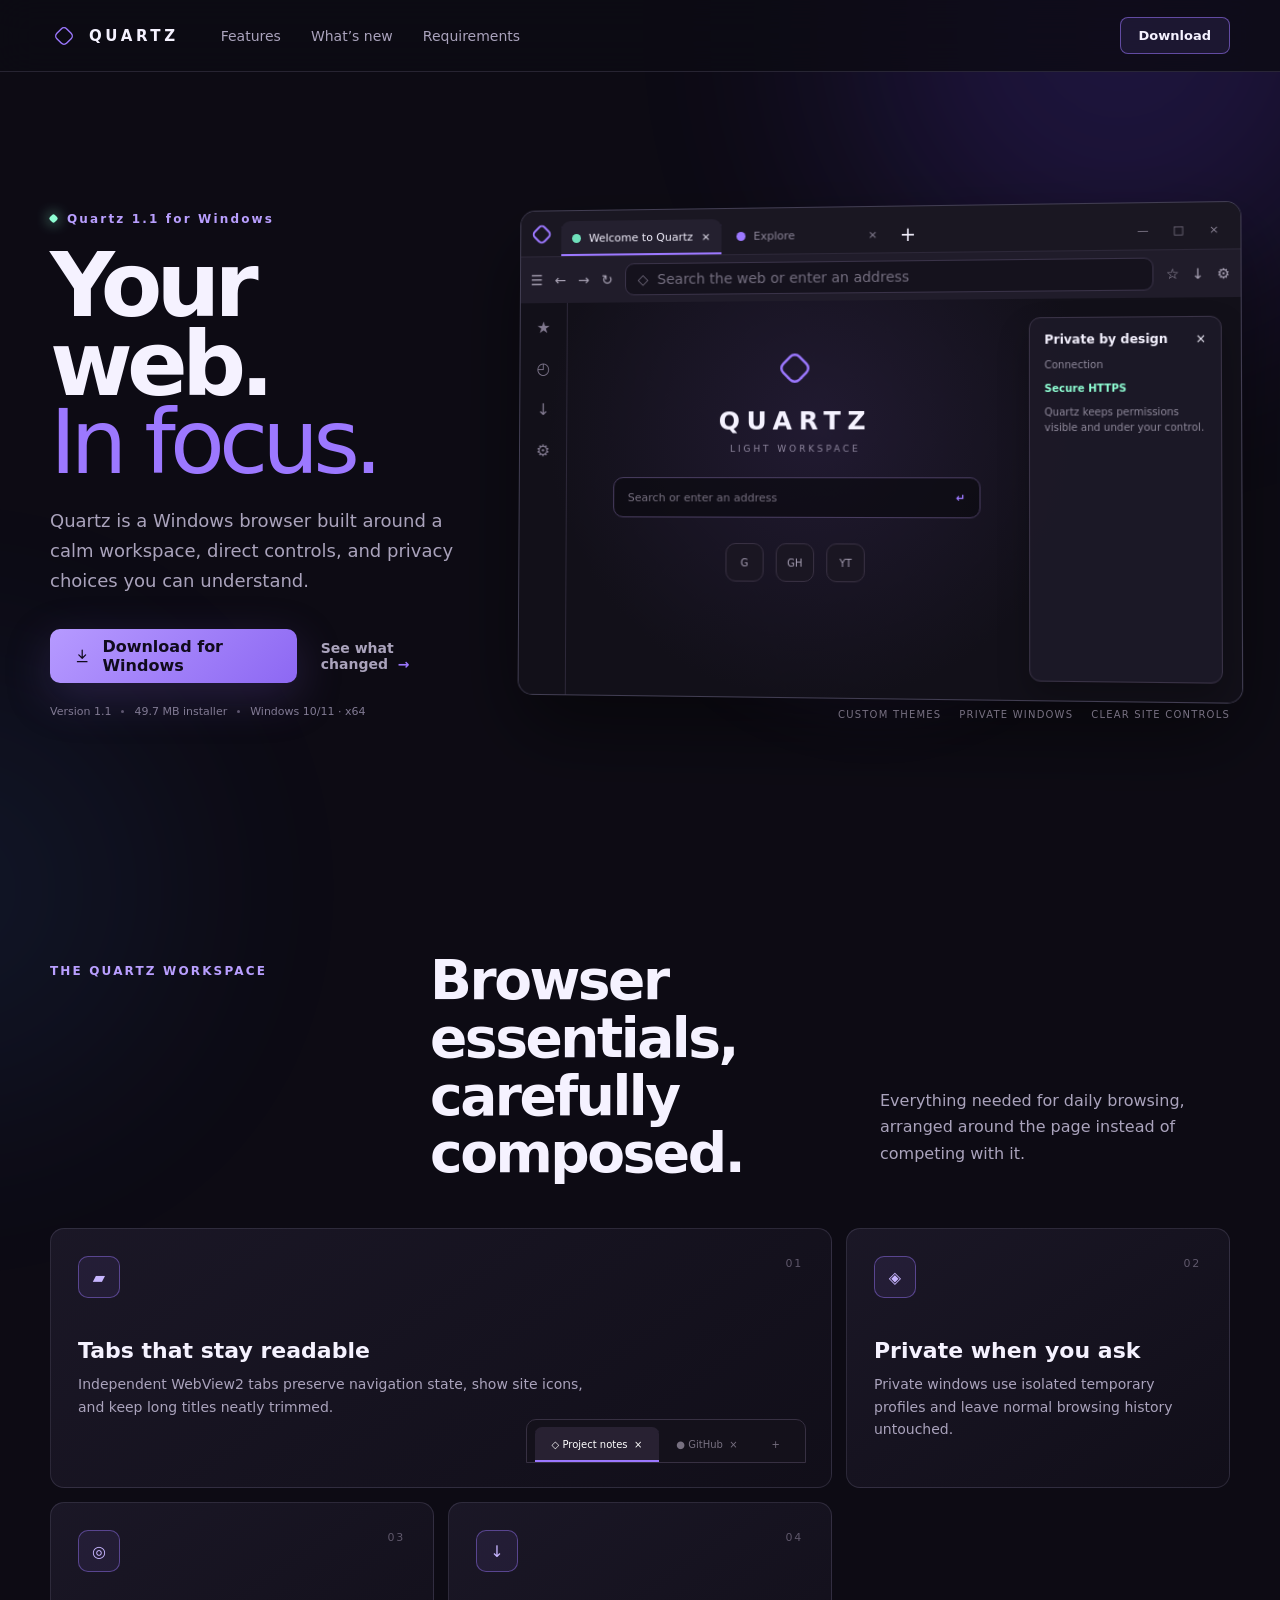
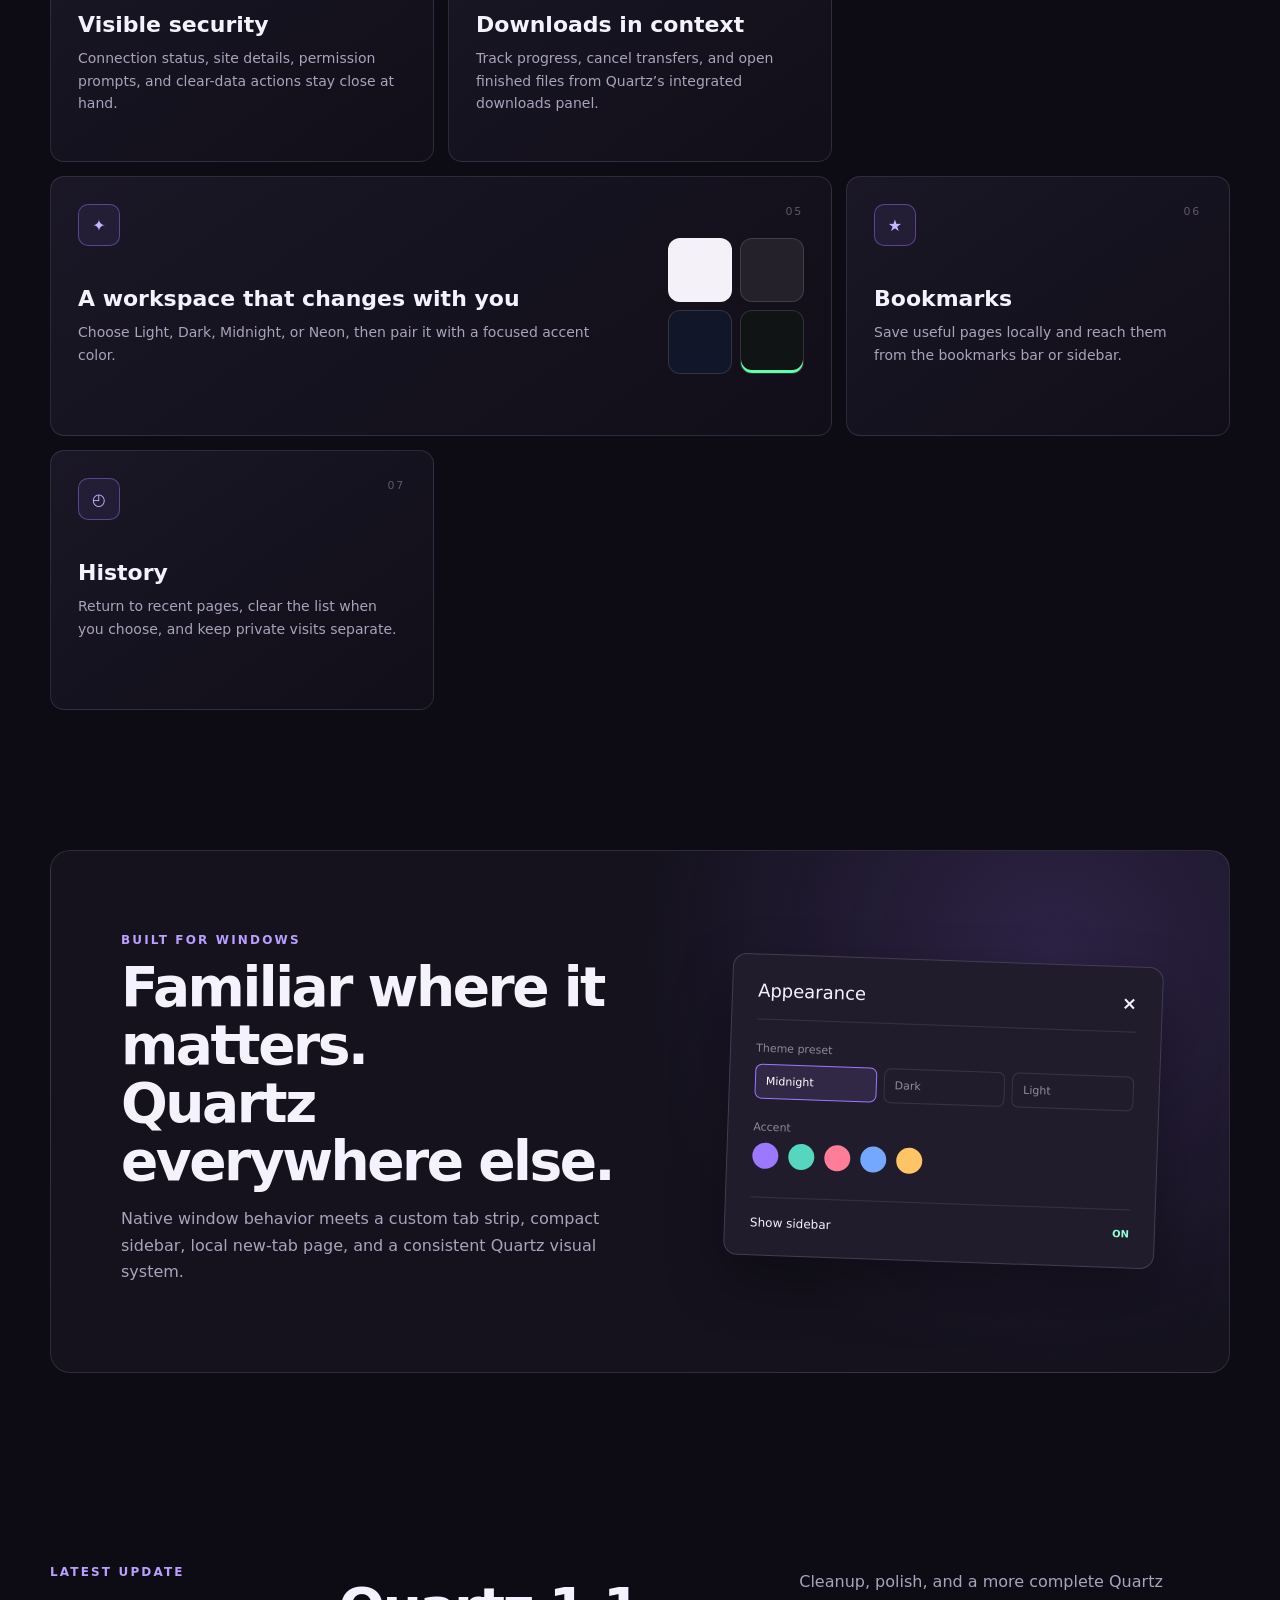
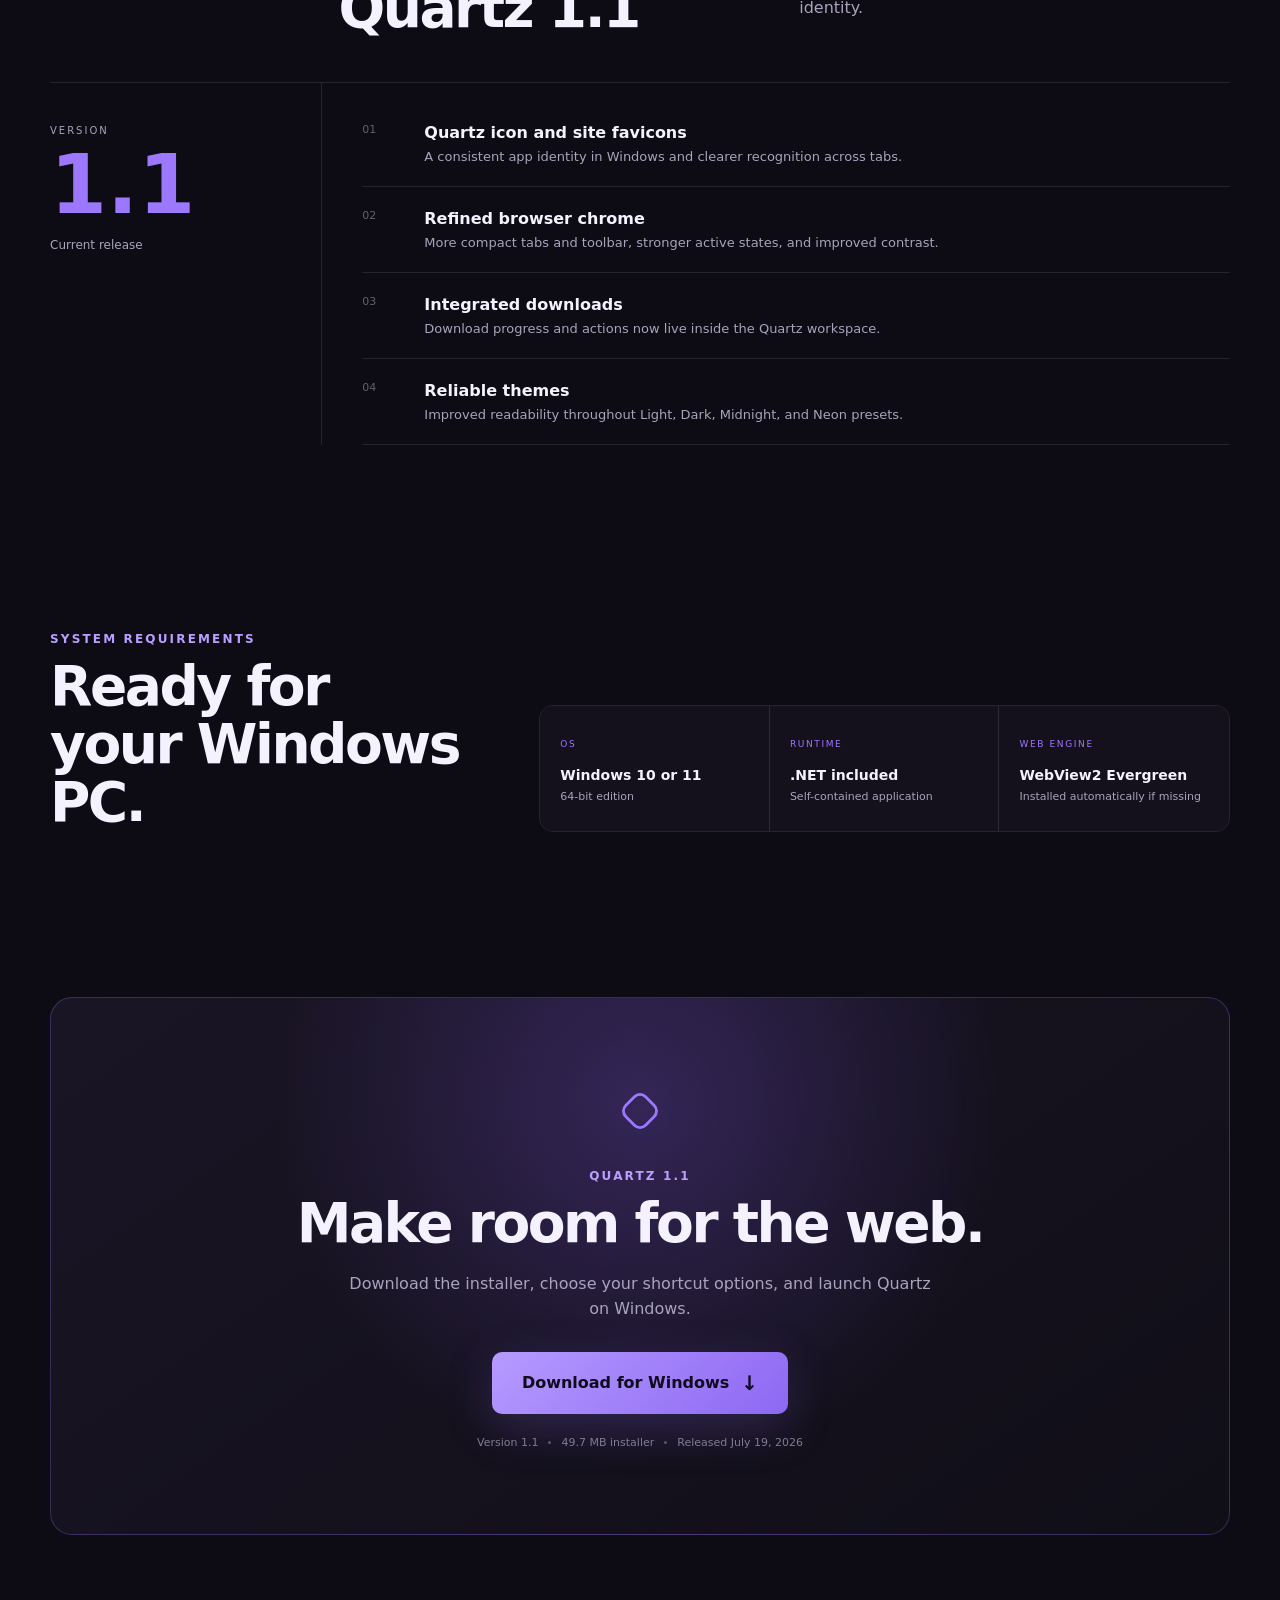
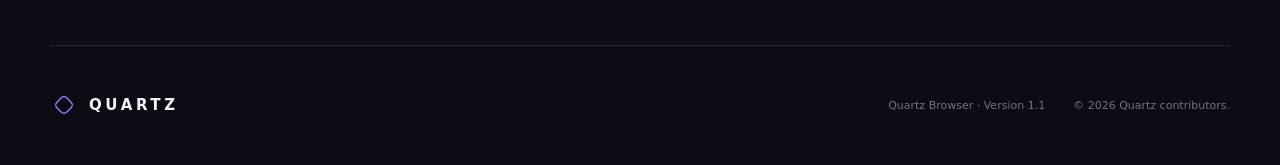
==== website/index.html @ e0e2d4f3 "Add Windows installer, website, and release artifacts Add a reproducible Windows installer and packa" ====
<!doctype html>
<html lang="en">
<head>
  <meta charset="utf-8">
  <meta name="viewport" content="width=device-width, initial-scale=1">
  <meta name="theme-color" content="#0d0b14">
  <meta name="description" content="Download Quartz, a focused Windows browser with tabs, privacy tools, themes, and a clean custom workspace.">
  <title>Quartz Browser — A clearer Windows workspace</title>
  <link rel="stylesheet" href="styles.css">
</head>
<body>
  <div class="ambient ambient-one" aria-hidden="true"></div>
  <div class="ambient ambient-two" aria-hidden="true"></div>

  <header class="site-header">
    <a class="brand" href="#top" aria-label="Quartz home">
      <svg class="brand-mark" viewBox="0 0 64 64" aria-hidden="true">
        <rect x="16" y="16" width="32" height="32" rx="9" transform="rotate(45 32 32)"></rect>
      </svg>
      <span>QUARTZ</span>
    </a>
    <nav aria-label="Main navigation">
      <a href="#features">Features</a>
      <a href="#updates">What’s new</a>
      <a href="#requirements">Requirements</a>
    </nav>
    <a class="header-download" href="../release/QuartzSetup.exe" download>Download</a>
  </header>

  <main id="top">
    <section class="hero section-shell">
      <div class="hero-copy">
        <div class="eyebrow"><span></span> Quartz 1.1 for Windows</div>
        <h1>Your web.<br><em>In focus.</em></h1>
        <p class="hero-lede">Quartz is a Windows browser built around a calm workspace, direct controls, and privacy choices you can understand.</p>
        <div class="hero-actions">
          <a class="primary-button" href="../release/QuartzSetup.exe" download>
            <svg viewBox="0 0 24 24" aria-hidden="true"><path d="M12 3v12m0 0 5-5m-5 5-5-5M5 20h14"></path></svg>
            Download for Windows
          </a>
          <a class="text-link" href="#updates">See what changed <span>→</span></a>
        </div>
        <div class="release-meta">
          <span>Version 1.1</span><i></i><span class="installer-size">49.7 MB installer</span><i></i><span>Windows 10/11 · x64</span>
        </div>
      </div>

      <div class="browser-stage" aria-label="Preview of the Quartz browser interface">
        <div class="stage-glow"></div>
        <div class="browser-window">
          <div class="browser-tabs">
            <div class="mini-logo"></div>
            <div class="tab active"><span class="site-dot"></span><b>Welcome to Quartz</b><span>×</span></div>
            <div class="tab"><span class="site-dot violet"></span><b>Explore</b><span>×</span></div>
            <button aria-label="New tab">+</button>
            <div class="window-space"></div>
            <span class="window-button">—</span><span class="window-button">□</span><span class="window-button">×</span>
          </div>
          <div class="browser-toolbar">
            <span>☰</span><span>←</span><span>→</span><span>↻</span>
            <div class="address"><span>◇</span><span>Search the web or enter an address</span></div>
            <span>☆</span><span>↓</span><span>⚙</span>
          </div>
          <div class="browser-content">
            <aside><span>★</span><span>◴</span><span>↓</span><span>⚙</span></aside>
            <div class="new-tab">
              <svg viewBox="0 0 64 64" aria-hidden="true"><rect x="16" y="16" width="32" height="32" rx="9" transform="rotate(45 32 32)"></rect></svg>
              <div class="quartz-word">QUARTZ</div>
              <p>LIGHT WORKSPACE</p>
              <div class="page-search"><span>Search or enter an address</span><b>↵</b></div>
              <div class="quick-links"><span>G</span><span>GH</span><span>YT</span></div>
            </div>
            <div class="side-card">
              <div class="side-card-header"><b>Private by design</b><span>×</span></div>
              <p>Connection</p><strong>Secure HTTPS</strong>
              <p>Quartz keeps permissions visible and under your control.</p>
            </div>
          </div>
        </div>
        <div class="stage-caption"><span>Custom themes</span><span>Private windows</span><span>Clear site controls</span></div>
      </div>
    </section>

    <section id="features" class="features section-shell">
      <div class="section-heading">
        <p class="kicker">THE QUARTZ WORKSPACE</p>
        <h2>Browser essentials,<br>carefully composed.</h2>
        <p>Everything needed for daily browsing, arranged around the page instead of competing with it.</p>
      </div>
      <div class="feature-grid">
        <article class="feature-card feature-wide">
          <div class="feature-icon">▰</div><span class="feature-number">01</span>
          <h3>Tabs that stay readable</h3><p>Independent WebView2 tabs preserve navigation state, show site icons, and keep long titles neatly trimmed.</p>
          <div class="tab-demo"><span class="selected">◇ Project notes&nbsp;&nbsp;×</span><span>● GitHub&nbsp;&nbsp;×</span><span>+</span></div>
        </article>
        <article class="feature-card"><div class="feature-icon">◈</div><span class="feature-number">02</span><h3>Private when you ask</h3><p>Private windows use isolated temporary profiles and leave normal browsing history untouched.</p></article>
        <article class="feature-card"><div class="feature-icon">◎</div><span class="feature-number">03</span><h3>Visible security</h3><p>Connection status, site details, permission prompts, and clear-data actions stay close at hand.</p></article>
        <article class="feature-card"><div class="feature-icon">↓</div><span class="feature-number">04</span><h3>Downloads in context</h3><p>Track progress, cancel transfers, and open finished files from Quartz’s integrated downloads panel.</p></article>
        <article class="feature-card feature-wide palette-card"><div><div class="feature-icon">✦</div><span class="feature-number">05</span><h3>A workspace that changes with you</h3><p>Choose Light, Dark, Midnight, or Neon, then pair it with a focused accent color.</p></div><div class="palette"><span class="light"></span><span class="dark"></span><span class="midnight"></span><span class="neon"></span></div></article>
        <article class="feature-card"><div class="feature-icon">★</div><span class="feature-number">06</span><h3>Bookmarks</h3><p>Save useful pages locally and reach them from the bookmarks bar or sidebar.</p></article>
        <article class="feature-card"><div class="feature-icon">◴</div><span class="feature-number">07</span><h3>History</h3><p>Return to recent pages, clear the list when you choose, and keep private visits separate.</p></article>
      </div>
    </section>

    <section class="showcase section-shell">
      <div class="showcase-panel">
        <div class="showcase-copy"><p class="kicker">BUILT FOR WINDOWS</p><h2>Familiar where it matters.<br>Quartz everywhere else.</h2><p>Native window behavior meets a custom tab strip, compact sidebar, local new-tab page, and a consistent Quartz visual system.</p></div>
        <div class="settings-preview">
          <div class="settings-title"><span>Appearance</span><b>×</b></div>
          <p>Theme preset</p><div class="theme-row"><span class="chosen">Midnight</span><span>Dark</span><span>Light</span></div>
          <p>Accent</p><div class="accent-row"><i></i><i></i><i></i><i></i><i></i></div>
          <div class="setting-line"><span>Show sidebar</span><b>ON</b></div>
        </div>
      </div>
    </section>

    <section id="updates" class="updates section-shell">
      <div class="section-heading compact"><p class="kicker">LATEST UPDATE</p><h2>Quartz 1.1</h2><p>Cleanup, polish, and a more complete Quartz identity.</p></div>
      <div class="update-layout">
        <div class="version-block"><span>VERSION</span><strong>1.1</strong><p>Current release</p></div>
        <ul class="change-list">
          <li><span>01</span><div><b>Quartz icon and site favicons</b><p>A consistent app identity in Windows and clearer recognition across tabs.</p></div></li>
          <li><span>02</span><div><b>Refined browser chrome</b><p>More compact tabs and toolbar, stronger active states, and improved contrast.</p></div></li>
          <li><span>03</span><div><b>Integrated downloads</b><p>Download progress and actions now live inside the Quartz workspace.</p></div></li>
          <li><span>04</span><div><b>Reliable themes</b><p>Improved readability throughout Light, Dark, Midnight, and Neon presets.</p></div></li>
        </ul>
      </div>
    </section>

    <section id="requirements" class="requirements section-shell">
      <div><p class="kicker">SYSTEM REQUIREMENTS</p><h2>Ready for your Windows PC.</h2></div>
      <div class="requirement-grid">
        <article><span>OS</span><strong>Windows 10 or 11</strong><p>64-bit edition</p></article>
        <article><span>RUNTIME</span><strong>.NET included</strong><p>Self-contained application</p></article>
        <article><span>WEB ENGINE</span><strong>WebView2 Evergreen</strong><p>Installed automatically if missing</p></article>
      </div>
    </section>

    <section id="download" class="download-section section-shell">
      <div class="download-card">
        <svg class="download-mark" viewBox="0 0 64 64" aria-hidden="true"><rect x="16" y="16" width="32" height="32" rx="9" transform="rotate(45 32 32)"></rect></svg>
        <p class="kicker">QUARTZ 1.1</p><h2>Make room for the web.</h2><p>Download the installer, choose your shortcut options, and launch Quartz on Windows.</p>
        <a class="primary-button large" href="../release/QuartzSetup.exe" download>Download for Windows <span>↓</span></a>
        <div class="release-meta centered"><span>Version 1.1</span><i></i><span class="installer-size">49.7 MB installer</span><i></i><span>Released July 19, 2026</span></div>
      </div>
    </section>
  </main>

  <footer class="site-footer section-shell">
    <a class="brand" href="#top"><svg class="brand-mark" viewBox="0 0 64 64" aria-hidden="true"><rect x="16" y="16" width="32" height="32" rx="9" transform="rotate(45 32 32)"></rect></svg><span>QUARTZ</span></a>
    <p>Quartz Browser · Version 1.1</p>
    <p>© 2026 Quartz contributors.</p>
  </footer>
  <script src="app.js"></script>
</body>
</html>
---- website/styles.css ----
:root {
  --bg: #0d0b14;
  --surface: #15121f;
  --surface-2: #1d1929;
  --line: rgba(213, 204, 255, .13);
  --text: #f5f2ff;
  --muted: #aaa3bc;
  --violet: #9c78ff;
  --violet-2: #7552d8;
  --mint: #8fffd4;
  --max: 1180px;
}

* { box-sizing: border-box; }
html { scroll-behavior: smooth; }
body { margin: 0; color: var(--text); background: var(--bg); font-family: "Segoe UI Variable", "Segoe UI", Inter, system-ui, sans-serif; overflow-x: hidden; }
a { color: inherit; text-decoration: none; }
button { font: inherit; }
.section-shell { width: min(var(--max), calc(100% - 48px)); margin-inline: auto; }
.ambient { position: fixed; z-index: -1; border-radius: 50%; filter: blur(120px); opacity: .18; pointer-events: none; }
.ambient-one { width: 540px; height: 540px; top: -240px; right: -110px; background: #6f43ff; }
.ambient-two { width: 420px; height: 420px; top: 680px; left: -260px; background: #3d8cff; opacity: .09; }

.site-header { position: sticky; top: 0; z-index: 20; height: 72px; padding: 0 max(24px, calc((100vw - var(--max)) / 2)); display: flex; align-items: center; gap: 42px; background: rgba(13,11,20,.82); border-bottom: 1px solid var(--line); backdrop-filter: blur(18px); }
.brand { display: inline-flex; align-items: center; gap: 11px; letter-spacing: .24em; font-weight: 700; font-size: 15px; }
.brand-mark { width: 28px; height: 28px; overflow: visible; }
.brand-mark rect, .download-mark rect { fill: none; stroke: var(--violet); stroke-width: 3.2; }
.site-header nav { display: flex; gap: 30px; margin-right: auto; color: var(--muted); font-size: 14px; }
.site-header nav a, .text-link { transition: color .2s ease; }
.site-header nav a:hover, .text-link:hover { color: var(--text); }
.header-download { padding: 10px 18px; border: 1px solid rgba(156,120,255,.55); border-radius: 8px; font-size: 13px; font-weight: 650; background: rgba(156,120,255,.1); }

.hero { min-height: 760px; padding: 104px 0 78px; display: grid; grid-template-columns: .84fr 1.46fr; align-items: center; gap: 60px; }
.eyebrow, .kicker { color: #b99fff; letter-spacing: .18em; font-size: 12px; font-weight: 700; }
.eyebrow { display: flex; align-items: center; gap: 10px; }
.eyebrow span { width: 7px; height: 7px; border-radius: 2px; background: var(--mint); box-shadow: 0 0 14px var(--mint); transform: rotate(45deg); }
h1 { margin: 20px 0 24px; font-size: clamp(58px, 7vw, 98px); line-height: .88; letter-spacing: -.065em; }
h1 em { color: var(--violet); font-style: normal; font-weight: 400; }
.hero-lede { max-width: 510px; color: var(--muted); font-size: 18px; line-height: 1.65; }
.hero-actions { display: flex; align-items: center; gap: 24px; margin-top: 34px; }
.primary-button { display: inline-flex; align-items: center; justify-content: center; gap: 12px; min-height: 54px; padding: 0 24px; border-radius: 10px; color: #100b1d; background: linear-gradient(135deg, #b69aff, #8d68f3); box-shadow: 0 14px 45px rgba(121,87,195,.25); font-weight: 750; transition: transform .2s ease, box-shadow .2s ease; }
.primary-button:hover { transform: translateY(-2px); box-shadow: 0 18px 52px rgba(121,87,195,.4); }
.primary-button svg { width: 20px; fill: none; stroke: currentColor; stroke-width: 1.8; stroke-linecap: round; stroke-linejoin: round; }
.text-link { color: var(--muted); font-size: 14px; font-weight: 600; }
.text-link span { margin-left: 5px; color: var(--violet); }
.release-meta { display: flex; flex-wrap: wrap; align-items: center; gap: 10px; margin-top: 22px; color: #827b94; font-size: 11px; }
.release-meta i { width: 3px; height: 3px; border-radius: 50%; background: #5e566f; }

.browser-stage { position: relative; min-width: 0; perspective: 1300px; }
.stage-glow { position: absolute; inset: 8% 10% -2%; background: radial-gradient(circle, rgba(132,91,244,.35), transparent 66%); filter: blur(26px); }
.browser-window { position: relative; overflow: hidden; aspect-ratio: 1.47; min-height: 420px; border: 1px solid rgba(210,199,255,.25); border-radius: 15px; background: #111019; box-shadow: 0 35px 80px rgba(0,0,0,.48); transform: rotateY(-4deg) rotateX(1deg); transform-origin: center left; }
.browser-tabs { height: 46px; display: flex; align-items: end; padding: 0 10px; gap: 4px; background: #1a1722; border-bottom: 1px solid #2d2839; font-size: 11px; }
.mini-logo { width: 16px; height: 16px; margin: 0 8px 14px 3px; border: 2px solid var(--violet); border-radius: 5px; transform: rotate(45deg); }
.tab { width: 162px; height: 35px; padding: 0 11px; display: flex; align-items: center; gap: 8px; border-radius: 9px 9px 0 0; color: #8d879a; }
.tab b { overflow: hidden; flex: 1; white-space: nowrap; text-overflow: ellipsis; font-weight: 500; }
.tab.active { color: var(--text); background: #24202f; box-shadow: inset 0 -2px var(--violet); }
.site-dot { width: 9px; height: 9px; border-radius: 50%; background: #6fe0bb; }.site-dot.violet { background: var(--violet); }
.browser-tabs button { width: 30px; height: 30px; margin-bottom: 3px; color: var(--text); border: 0; background: transparent; font-size: 19px; }
.window-space { flex: 1; }.window-button { width: 30px; margin-bottom: 12px; text-align: center; color: #898294; }
.browser-toolbar { height: 46px; padding: 6px 10px; display: flex; align-items: center; gap: 12px; background: #201c2a; color: #aaa4b6; font-size: 14px; }
.address { min-width: 0; height: 32px; padding: 0 12px; display: flex; align-items: center; flex: 1; gap: 9px; border: 1px solid #3a3349; border-radius: 9px; background: #15121d; color: #756f80; }
.address span:last-child { overflow: hidden; white-space: nowrap; text-overflow: ellipsis; }
.browser-content { position: absolute; inset: 92px 0 0; display: flex; background: radial-gradient(circle at 42% 32%, #211a31 0, #121019 55%); }
.browser-content aside { width: 48px; padding-top: 15px; display: flex; flex-direction: column; align-items: center; gap: 22px; border-right: 1px solid #2d2839; color: #81798f; }
.new-tab { flex: 1; display: flex; flex-direction: column; align-items: center; padding: 44px 22px 20px; }
.new-tab svg { width: 45px; }.new-tab svg rect { fill: none; stroke: var(--violet); stroke-width: 3.5; }
.quartz-word { margin-top: 15px; font-size: 25px; font-weight: 750; letter-spacing: .26em; }
.new-tab > p { margin: 8px 0 23px; color: #8f879f; font-size: 9px; letter-spacing: .32em; }
.page-search { width: min(390px, 88%); height: 40px; padding: 0 14px; display: flex; align-items: center; justify-content: space-between; border: 1px solid #493d60; border-radius: 10px; color: #777080; background: rgba(12,10,17,.72); font-size: 11px; }
.page-search b { color: var(--violet); }
.quick-links { display: flex; gap: 12px; margin-top: 25px; }.quick-links span { width: 38px; height: 38px; display: grid; place-items: center; border: 1px solid #393143; border-radius: 10px; color: #a9a1b6; background: #1a1622; font-size: 10px; }
.side-card { width: 185px; margin: 18px 18px 18px 0; padding: 14px; border: 1px solid #3b3448; border-radius: 11px; background: rgba(29,25,40,.92); box-shadow: 0 15px 30px rgba(0,0,0,.25); font-size: 10px; color: #8f899b; }
.side-card-header { display: flex; justify-content: space-between; color: var(--text); font-size: 12px; }.side-card strong { color: #8fffd4; }.side-card p { line-height: 1.5; }
.stage-caption { position: relative; display: flex; justify-content: flex-end; gap: 18px; margin-top: 16px; color: #777081; font-size: 10px; letter-spacing: .12em; text-transform: uppercase; }

.features { padding: 120px 0 70px; }
.section-heading { display: grid; grid-template-columns: 1fr 1.2fr 1fr; align-items: end; gap: 30px; margin-bottom: 45px; }
.section-heading .kicker { align-self: start; }.section-heading h2, .showcase h2, .requirements h2, .download-card h2 { margin: 0; font-size: clamp(36px, 4.3vw, 58px); line-height: 1.05; letter-spacing: -.045em; }.section-heading > p:last-child, .showcase-copy > p:last-child { color: var(--muted); line-height: 1.65; }
.feature-grid { display: grid; grid-template-columns: repeat(3, 1fr); gap: 14px; }
.feature-card { position: relative; min-height: 260px; padding: 27px; overflow: hidden; border: 1px solid var(--line); border-radius: 14px; background: linear-gradient(145deg, rgba(29,25,41,.88), rgba(18,15,26,.88)); }
.feature-wide { grid-column: span 2; }.feature-icon { width: 42px; height: 42px; display: grid; place-items: center; border: 1px solid rgba(156,120,255,.45); border-radius: 10px; color: #c7b5ff; background: rgba(156,120,255,.08); }.feature-number { position: absolute; top: 28px; right: 28px; color: #5f586b; font-size: 11px; letter-spacing: .16em; }
.feature-card h3 { margin: 40px 0 10px; font-size: 22px; }.feature-card p { max-width: 520px; margin: 0; color: var(--muted); line-height: 1.6; font-size: 14px; }
.tab-demo { position: absolute; right: 25px; bottom: 24px; display: flex; padding: 7px 8px 0; border: 1px solid #373042; border-radius: 10px 10px 0 0; background: #14111b; font-size: 10px; color: #777080; }.tab-demo span { padding: 12px 17px; }.tab-demo .selected { border-radius: 7px 7px 0 0; color: white; background: #282132; box-shadow: inset 0 -2px var(--violet); }
.palette-card { display: flex; justify-content: space-between; gap: 20px; }.palette { display: grid; grid-template-columns: repeat(2, 64px); gap: 8px; align-content: center; }.palette span { height: 64px; border-radius: 12px; border: 1px solid rgba(255,255,255,.13); }.palette .light { background: #f4f2f8; }.palette .dark { background: #24212b; }.palette .midnight { background: #121629; }.palette .neon { background: #101414; box-shadow: inset 0 -3px #5dffac; }

.showcase { padding: 70px 0; }.showcase-panel { min-height: 480px; padding: 70px; display: grid; grid-template-columns: 1.1fr .9fr; align-items: center; gap: 80px; overflow: hidden; border: 1px solid var(--line); border-radius: 20px; background: radial-gradient(circle at 85% 20%, rgba(121,87,195,.24), transparent 38%), #15121e; }.settings-preview { padding: 25px; border: 1px solid #453c54; border-radius: 14px; background: #211c2b; box-shadow: 0 24px 55px rgba(0,0,0,.35); transform: rotate(2deg); }.settings-title, .setting-line { display: flex; justify-content: space-between; }.settings-title { padding-bottom: 18px; border-bottom: 1px solid #393143; font-size: 18px; }.settings-preview > p { margin: 22px 0 9px; color: #8e879a; font-size: 11px; }.theme-row { display: grid; grid-template-columns: repeat(3,1fr); gap: 7px; }.theme-row span { padding: 10px; border: 1px solid #3a3347; border-radius: 7px; color: #928b9d; font-size: 11px; }.theme-row .chosen { border-color: var(--violet); color: white; background: rgba(156,120,255,.12); }.accent-row { display: flex; gap: 10px; }.accent-row i { width: 26px; height: 26px; border-radius: 50%; background: #9c78ff; }.accent-row i:nth-child(2) { background:#55d6be }.accent-row i:nth-child(3) { background:#ff7d98 }.accent-row i:nth-child(4) { background:#74a8ff }.accent-row i:nth-child(5) { background:#ffc465 }.setting-line { margin-top: 28px; padding-top: 18px; border-top: 1px solid #393143; font-size: 12px; }.setting-line b { color: var(--mint); font-size: 10px; }

.updates { padding: 110px 0; }.section-heading.compact { grid-template-columns: .6fr 1fr 1fr; }.update-layout { display: grid; grid-template-columns: .6fr 2fr; border-top: 1px solid var(--line); }.version-block { padding: 36px 30px 0 0; border-right: 1px solid var(--line); }.version-block span { color: var(--muted); font-size: 10px; letter-spacing: .2em; }.version-block strong { display: block; margin-top: 6px; color: var(--violet); font-size: 82px; line-height: 1; }.version-block p { color: var(--muted); font-size: 12px; }.change-list { margin: 0; padding: 18px 0 0 40px; list-style: none; }.change-list li { display: grid; grid-template-columns: 44px 1fr; gap: 18px; padding: 22px 0; border-bottom: 1px solid var(--line); }.change-list li > span { color: #665e73; font-size: 11px; }.change-list b { font-size: 16px; }.change-list p { margin: 7px 0 0; color: var(--muted); font-size: 13px; }

.requirements { padding: 65px 0 115px; display: grid; grid-template-columns: .85fr 1.4fr; gap: 70px; align-items: end; }.requirement-grid { display: grid; grid-template-columns: repeat(3,1fr); border: 1px solid var(--line); border-radius: 14px; overflow: hidden; }.requirement-grid article { padding: 26px 20px; border-right: 1px solid var(--line); background: rgba(24,20,34,.72); }.requirement-grid article:last-child { border: 0; }.requirement-grid span { color: var(--violet); font-size: 9px; letter-spacing: .18em; }.requirement-grid strong { display: block; margin-top: 16px; font-size: 14px; }.requirement-grid p { margin: 6px 0 0; color: var(--muted); font-size: 11px; line-height: 1.4; }

.download-section { padding: 50px 0 110px; }.download-card { padding: 85px 30px; text-align: center; overflow: hidden; border: 1px solid rgba(156,120,255,.28); border-radius: 22px; background: radial-gradient(circle at 50% 20%, rgba(129,87,231,.28), transparent 50%), linear-gradient(145deg,#1a1525,#100e17); }.download-mark { width: 56px; margin-bottom: 14px; }.download-card > p:not(.kicker) { max-width: 590px; margin: 18px auto 30px; color: var(--muted); line-height: 1.6; }.primary-button.large { min-height: 62px; padding: 0 30px; font-size: 16px; }.primary-button.large span { font-size: 20px; }.release-meta.centered { justify-content: center; }
.site-footer { min-height: 120px; padding: 30px 0; display: flex; align-items: center; gap: 28px; border-top: 1px solid var(--line); color: #777080; font-size: 11px; }.site-footer .brand { margin-right: auto; color: var(--text); }

@media (max-width: 1000px) {
  .hero { grid-template-columns: 1fr; padding-top: 80px; }.hero-copy { max-width: 680px; }.browser-window { transform: none; }.section-heading { grid-template-columns: 1fr 1.5fr; }.section-heading > p:last-child { grid-column: 2; }.feature-grid { grid-template-columns: repeat(2,1fr); }.showcase-panel { padding: 50px; gap: 40px; }.requirements { grid-template-columns: 1fr; }.section-heading.compact { grid-template-columns: .5fr 1fr; }.section-heading.compact > p:last-child { grid-column: 2; }
}
@media (max-width: 720px) {
  .section-shell { width: min(100% - 28px, var(--max)); }.site-header { height: 64px; padding-inline: 14px; gap: 12px; }.site-header nav { display: none; }.site-header .brand { margin-right: auto; }.header-download { padding: 9px 13px; }.hero { min-height: auto; padding: 68px 0 50px; gap: 48px; }.hero-actions { align-items: flex-start; flex-direction: column; gap: 16px; }.browser-window { min-height: 330px; aspect-ratio: 1.08; }.tab:nth-of-type(3), .side-card, .browser-toolbar > span:nth-last-child(-n+2) { display: none; }.new-tab { padding-top: 37px; }.stage-caption { justify-content: flex-start; flex-wrap: wrap; }.section-heading, .section-heading.compact { display: block; }.section-heading h2 { margin: 16px 0; }.section-heading > p:last-child { max-width: 520px; }.feature-grid { grid-template-columns: 1fr; }.feature-wide { grid-column: auto; }.feature-card { min-height: 235px; }.tab-demo { position: relative; right: auto; bottom: auto; margin: 24px -27px -27px 20px; overflow: hidden; }.palette-card { flex-direction: column; }.palette { grid-template-columns: repeat(4,50px); }.palette span { height: 50px; }.showcase-panel { padding: 40px 24px; grid-template-columns: 1fr; }.settings-preview { transform: none; }.update-layout { grid-template-columns: 1fr; }.version-block { padding-bottom: 25px; border-right: 0; }.change-list { padding-left: 0; }.requirement-grid { grid-template-columns: 1fr; }.requirement-grid article { border-right: 0; border-bottom: 1px solid var(--line); }.site-footer { align-items: flex-start; flex-direction: column; gap: 12px; }.site-footer .brand { margin-bottom: 8px; }
}
@media (prefers-reduced-motion: reduce) { html { scroll-behavior: auto; } * { transition: none !important; } }
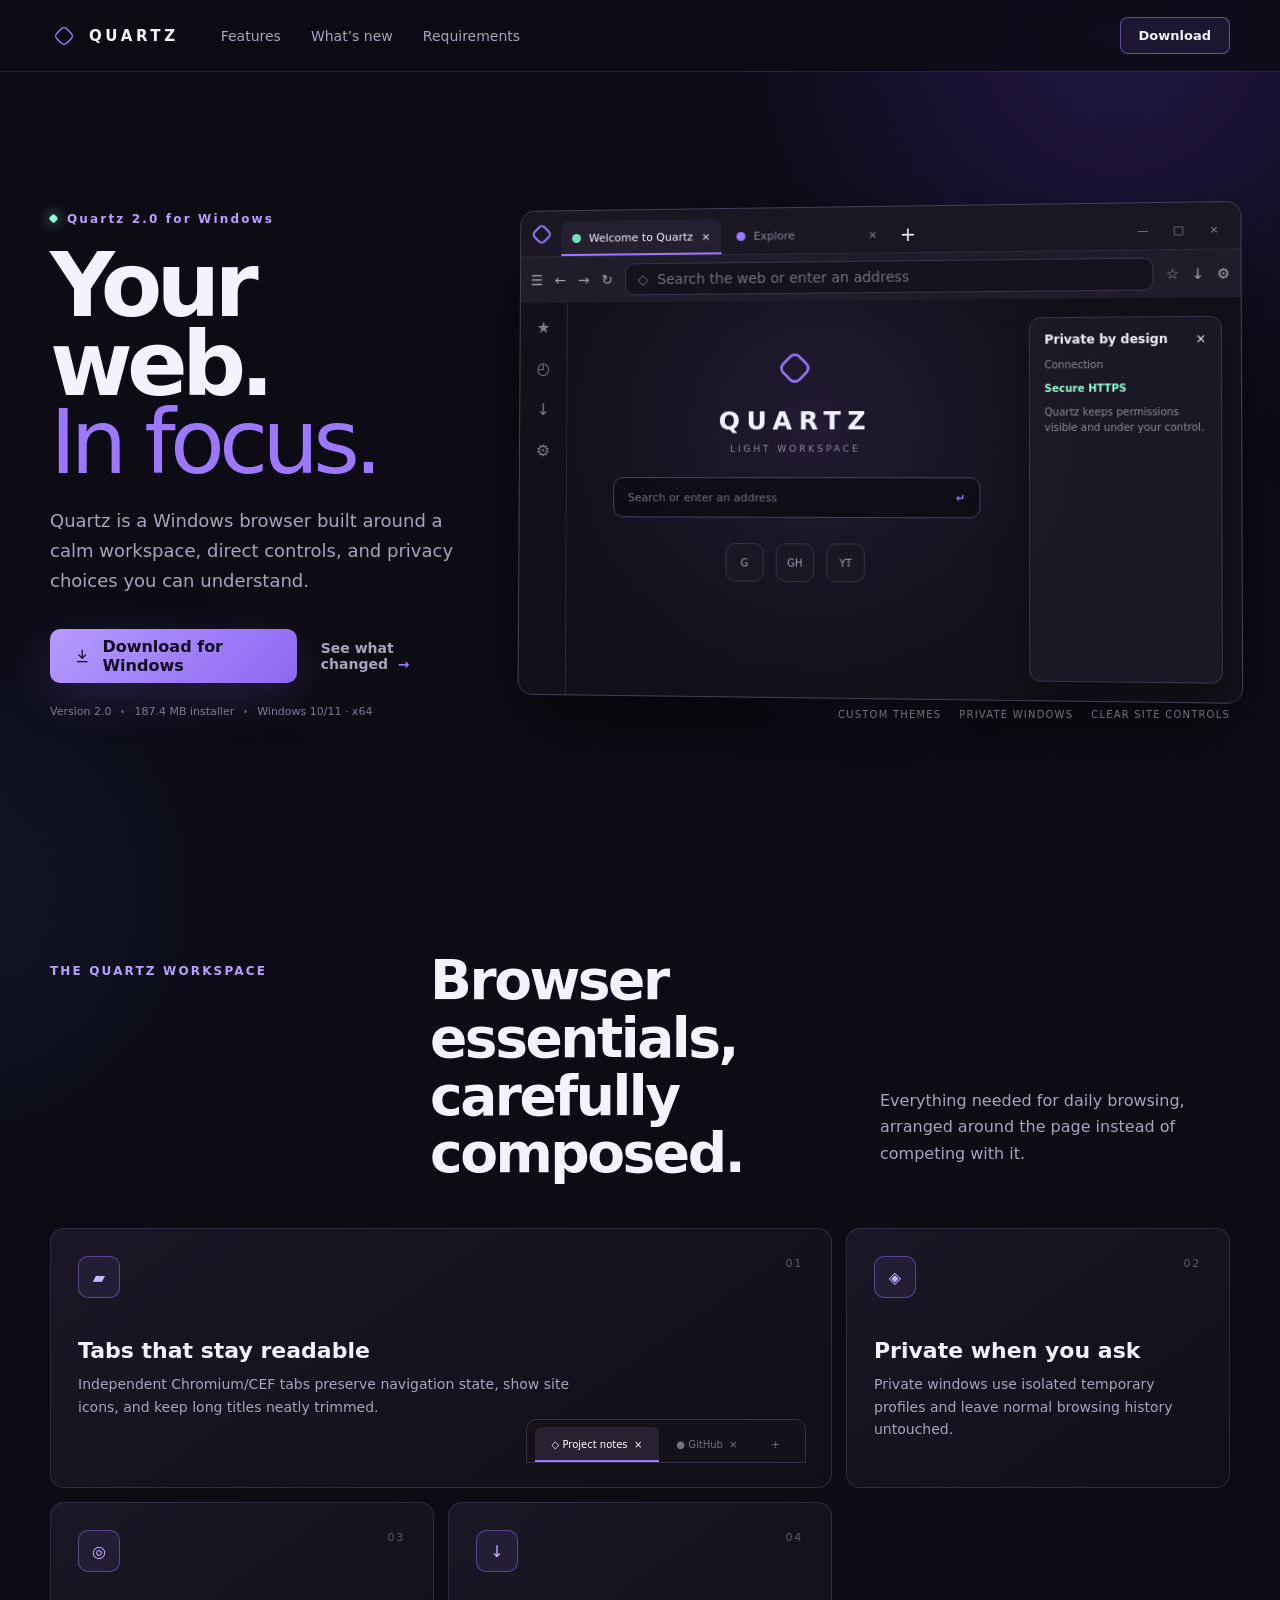
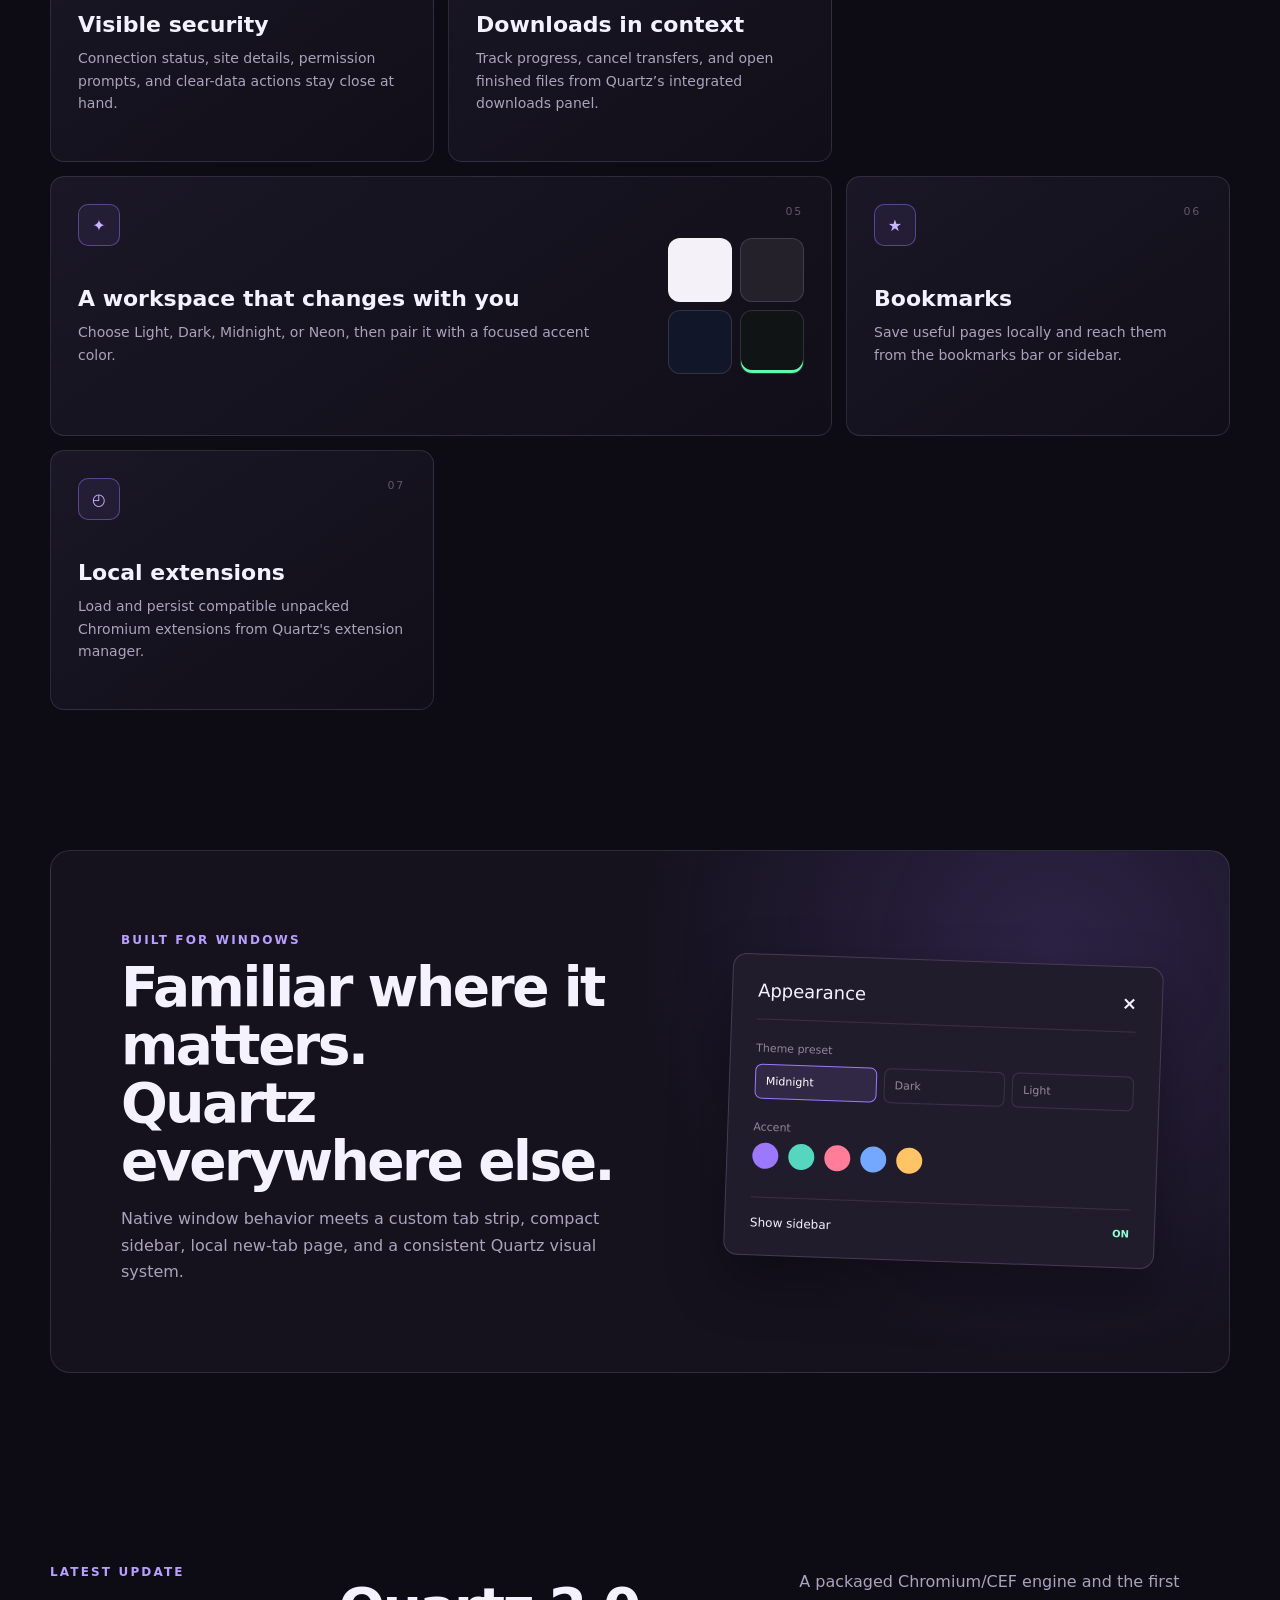
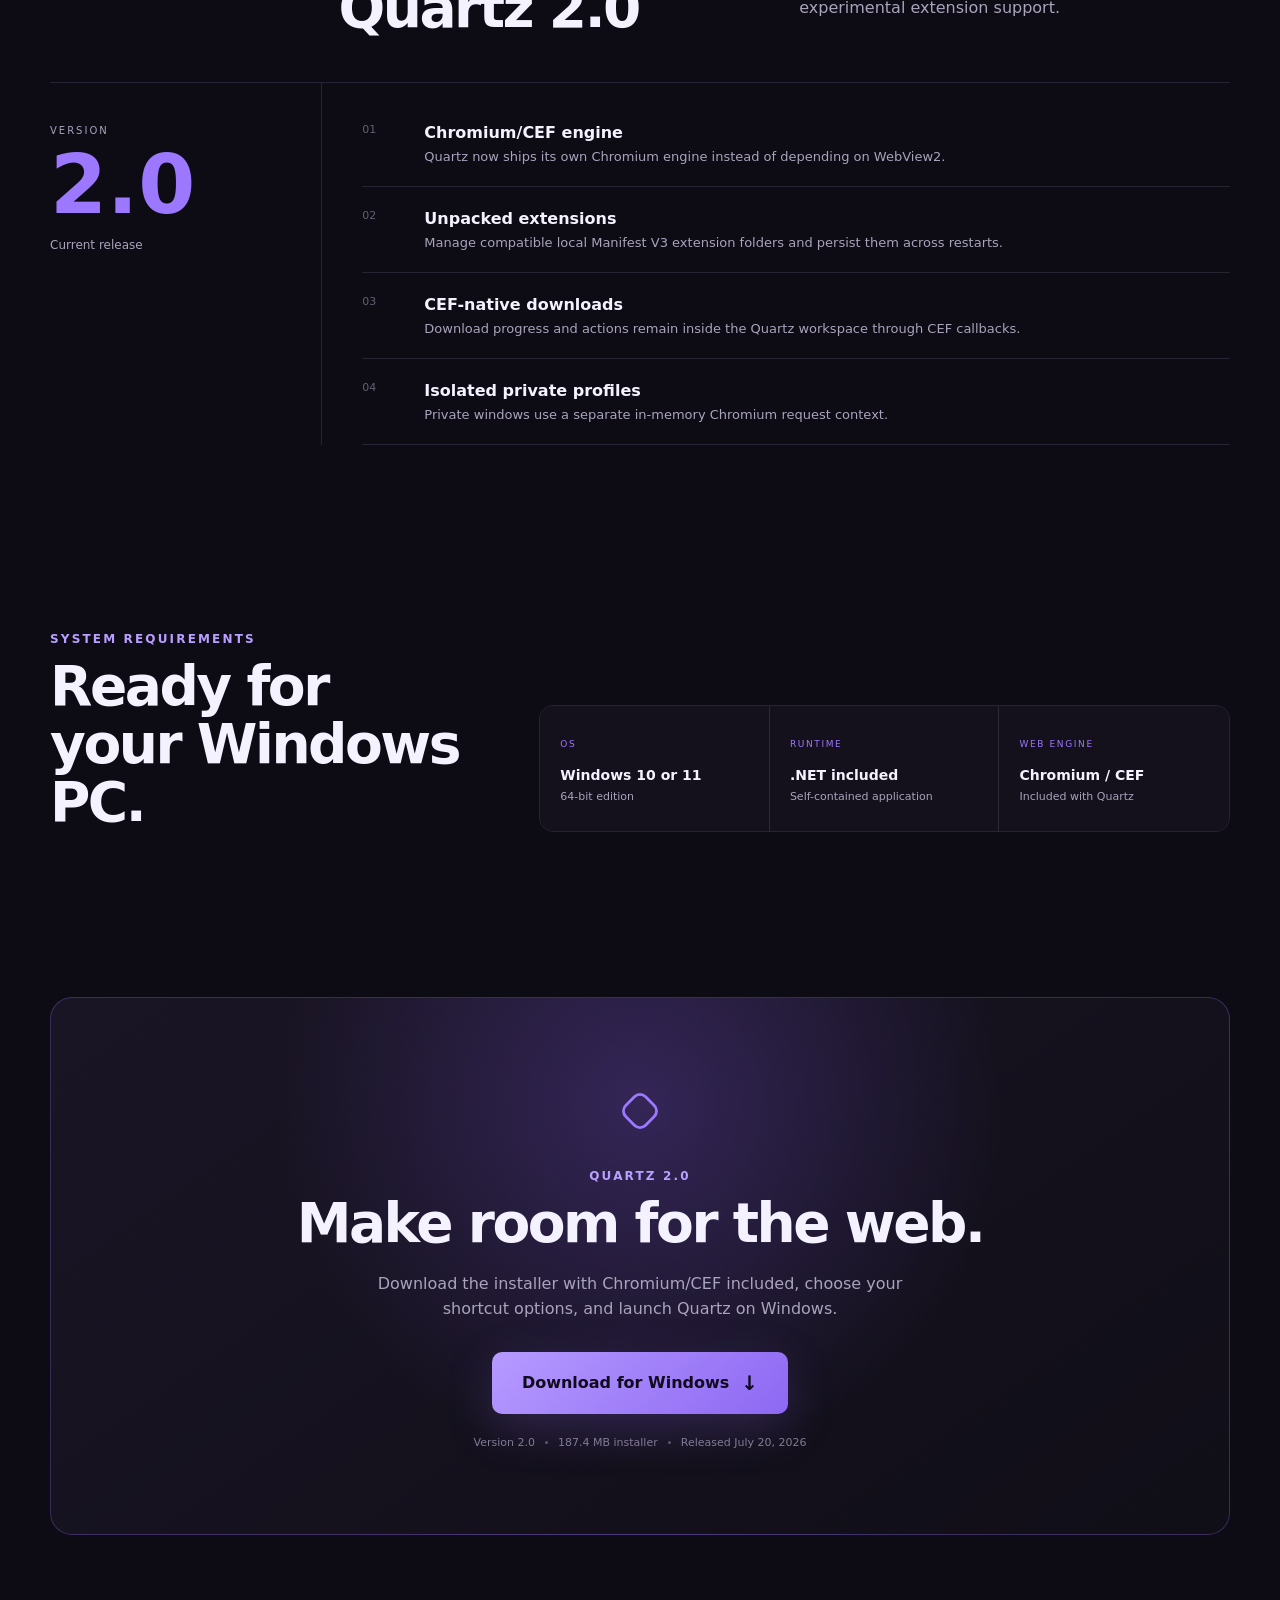
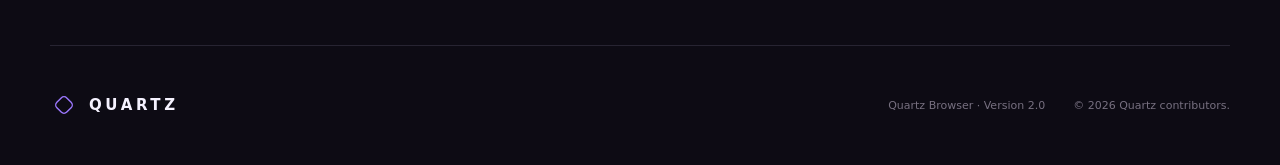
==== commit 2086cac4: "Release Quartz 2.0 Chromium engine" ====
--- a/website/index.html
+++ b/website/index.html
@@ -24,24 +24,24 @@
       <a href="#updates">What’s new</a>
       <a href="#requirements">Requirements</a>
     </nav>
-    <a class="header-download" href="../release/QuartzSetup.exe" download>Download</a>
+    <a class="header-download" href="../release/Quartz-2.0.0-Setup.exe" download>Download</a>
   </header>
 
   <main id="top">
     <section class="hero section-shell">
       <div class="hero-copy">
-        <div class="eyebrow"><span></span> Quartz 1.1 for Windows</div>
+        <div class="eyebrow"><span></span> Quartz 2.0 for Windows</div>
         <h1>Your web.<br><em>In focus.</em></h1>
         <p class="hero-lede">Quartz is a Windows browser built around a calm workspace, direct controls, and privacy choices you can understand.</p>
         <div class="hero-actions">
-          <a class="primary-button" href="../release/QuartzSetup.exe" download>
+          <a class="primary-button" href="../release/Quartz-2.0.0-Setup.exe" download>
             <svg viewBox="0 0 24 24" aria-hidden="true"><path d="M12 3v12m0 0 5-5m-5 5-5-5M5 20h14"></path></svg>
             Download for Windows
           </a>
           <a class="text-link" href="#updates">See what changed <span>→</span></a>
         </div>
         <div class="release-meta">
-          <span>Version 1.1</span><i></i><span class="installer-size">49.7 MB installer</span><i></i><span>Windows 10/11 · x64</span>
+          <span>Version 2.0</span><i></i><span class="installer-size">187.4 MB installer</span><i></i><span>Windows 10/11 · x64</span>
         </div>
       </div>
 
@@ -90,7 +90,7 @@
       <div class="feature-grid">
         <article class="feature-card feature-wide">
           <div class="feature-icon">▰</div><span class="feature-number">01</span>
-          <h3>Tabs that stay readable</h3><p>Independent WebView2 tabs preserve navigation state, show site icons, and keep long titles neatly trimmed.</p>
+          <h3>Tabs that stay readable</h3><p>Independent Chromium/CEF tabs preserve navigation state, show site icons, and keep long titles neatly trimmed.</p>
           <div class="tab-demo"><span class="selected">◇ Project notes&nbsp;&nbsp;×</span><span>● GitHub&nbsp;&nbsp;×</span><span>+</span></div>
         </article>
         <article class="feature-card"><div class="feature-icon">◈</div><span class="feature-number">02</span><h3>Private when you ask</h3><p>Private windows use isolated temporary profiles and leave normal browsing history untouched.</p></article>
@@ -98,7 +98,7 @@
         <article class="feature-card"><div class="feature-icon">↓</div><span class="feature-number">04</span><h3>Downloads in context</h3><p>Track progress, cancel transfers, and open finished files from Quartz’s integrated downloads panel.</p></article>
         <article class="feature-card feature-wide palette-card"><div><div class="feature-icon">✦</div><span class="feature-number">05</span><h3>A workspace that changes with you</h3><p>Choose Light, Dark, Midnight, or Neon, then pair it with a focused accent color.</p></div><div class="palette"><span class="light"></span><span class="dark"></span><span class="midnight"></span><span class="neon"></span></div></article>
         <article class="feature-card"><div class="feature-icon">★</div><span class="feature-number">06</span><h3>Bookmarks</h3><p>Save useful pages locally and reach them from the bookmarks bar or sidebar.</p></article>
-        <article class="feature-card"><div class="feature-icon">◴</div><span class="feature-number">07</span><h3>History</h3><p>Return to recent pages, clear the list when you choose, and keep private visits separate.</p></article>
+        <article class="feature-card"><div class="feature-icon">◴</div><span class="feature-number">07</span><h3>Local extensions</h3><p>Load and persist compatible unpacked Chromium extensions from Quartz's extension manager.</p></article>
       </div>
     </section>
 
@@ -115,14 +115,14 @@
     </section>
 
     <section id="updates" class="updates section-shell">
-      <div class="section-heading compact"><p class="kicker">LATEST UPDATE</p><h2>Quartz 1.1</h2><p>Cleanup, polish, and a more complete Quartz identity.</p></div>
+      <div class="section-heading compact"><p class="kicker">LATEST UPDATE</p><h2>Quartz 2.0</h2><p>A packaged Chromium/CEF engine and the first experimental extension support.</p></div>
       <div class="update-layout">
-        <div class="version-block"><span>VERSION</span><strong>1.1</strong><p>Current release</p></div>
+        <div class="version-block"><span>VERSION</span><strong>2.0</strong><p>Current release</p></div>
         <ul class="change-list">
-          <li><span>01</span><div><b>Quartz icon and site favicons</b><p>A consistent app identity in Windows and clearer recognition across tabs.</p></div></li>
-          <li><span>02</span><div><b>Refined browser chrome</b><p>More compact tabs and toolbar, stronger active states, and improved contrast.</p></div></li>
-          <li><span>03</span><div><b>Integrated downloads</b><p>Download progress and actions now live inside the Quartz workspace.</p></div></li>
-          <li><span>04</span><div><b>Reliable themes</b><p>Improved readability throughout Light, Dark, Midnight, and Neon presets.</p></div></li>
+          <li><span>01</span><div><b>Chromium/CEF engine</b><p>Quartz now ships its own Chromium engine instead of depending on WebView2.</p></div></li>
+          <li><span>02</span><div><b>Unpacked extensions</b><p>Manage compatible local Manifest V3 extension folders and persist them across restarts.</p></div></li>
+          <li><span>03</span><div><b>CEF-native downloads</b><p>Download progress and actions remain inside the Quartz workspace through CEF callbacks.</p></div></li>
+          <li><span>04</span><div><b>Isolated private profiles</b><p>Private windows use a separate in-memory Chromium request context.</p></div></li>
         </ul>
       </div>
     </section>
@@ -132,23 +132,23 @@
       <div class="requirement-grid">
         <article><span>OS</span><strong>Windows 10 or 11</strong><p>64-bit edition</p></article>
         <article><span>RUNTIME</span><strong>.NET included</strong><p>Self-contained application</p></article>
-        <article><span>WEB ENGINE</span><strong>WebView2 Evergreen</strong><p>Installed automatically if missing</p></article>
+        <article><span>WEB ENGINE</span><strong>Chromium / CEF</strong><p>Included with Quartz</p></article>
       </div>
     </section>
 
     <section id="download" class="download-section section-shell">
       <div class="download-card">
         <svg class="download-mark" viewBox="0 0 64 64" aria-hidden="true"><rect x="16" y="16" width="32" height="32" rx="9" transform="rotate(45 32 32)"></rect></svg>
-        <p class="kicker">QUARTZ 1.1</p><h2>Make room for the web.</h2><p>Download the installer, choose your shortcut options, and launch Quartz on Windows.</p>
-        <a class="primary-button large" href="../release/QuartzSetup.exe" download>Download for Windows <span>↓</span></a>
-        <div class="release-meta centered"><span>Version 1.1</span><i></i><span class="installer-size">49.7 MB installer</span><i></i><span>Released July 19, 2026</span></div>
+        <p class="kicker">QUARTZ 2.0</p><h2>Make room for the web.</h2><p>Download the installer with Chromium/CEF included, choose your shortcut options, and launch Quartz on Windows.</p>
+        <a class="primary-button large" href="../release/Quartz-2.0.0-Setup.exe" download>Download for Windows <span>↓</span></a>
+        <div class="release-meta centered"><span>Version 2.0</span><i></i><span class="installer-size">187.4 MB installer</span><i></i><span>Released July 20, 2026</span></div>
       </div>
     </section>
   </main>
 
   <footer class="site-footer section-shell">
     <a class="brand" href="#top"><svg class="brand-mark" viewBox="0 0 64 64" aria-hidden="true"><rect x="16" y="16" width="32" height="32" rx="9" transform="rotate(45 32 32)"></rect></svg><span>QUARTZ</span></a>
-    <p>Quartz Browser · Version 1.1</p>
+    <p>Quartz Browser · Version 2.0</p>
     <p>© 2026 Quartz contributors.</p>
   </footer>
   <script src="app.js"></script>
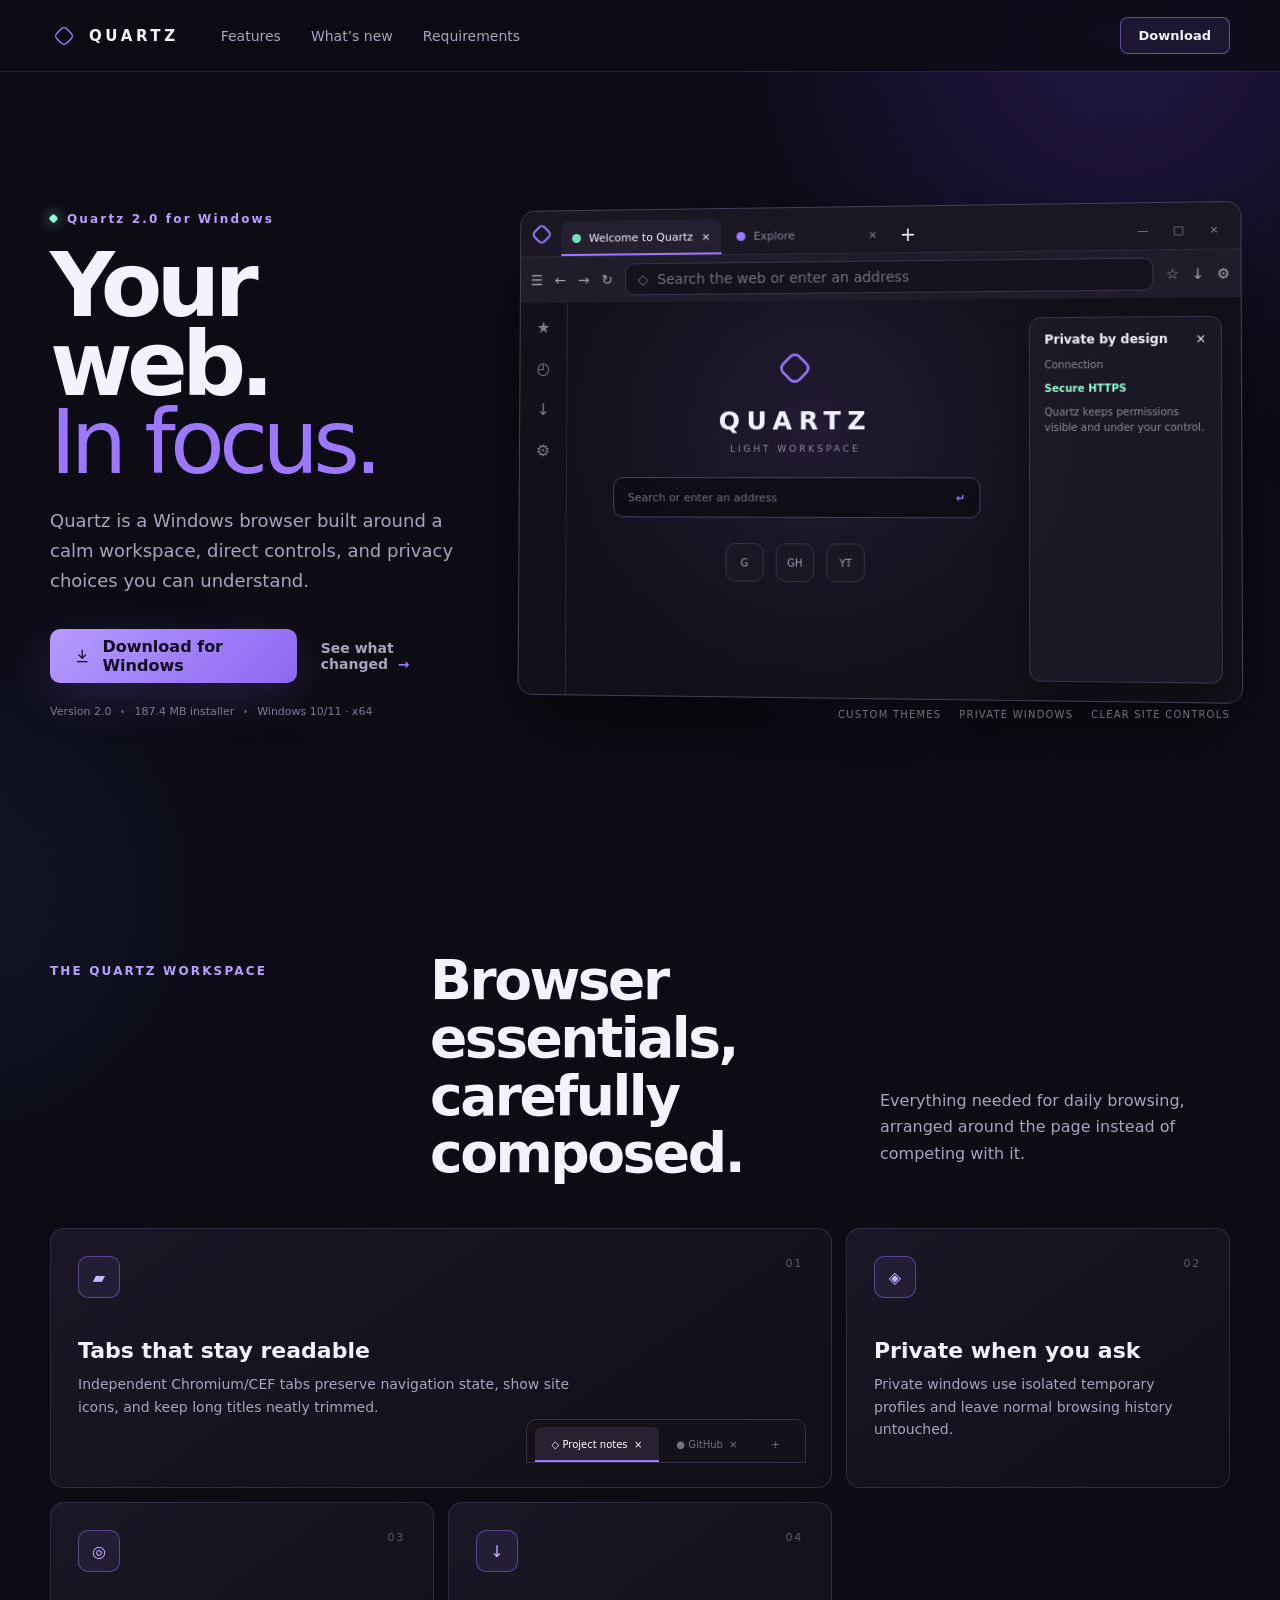
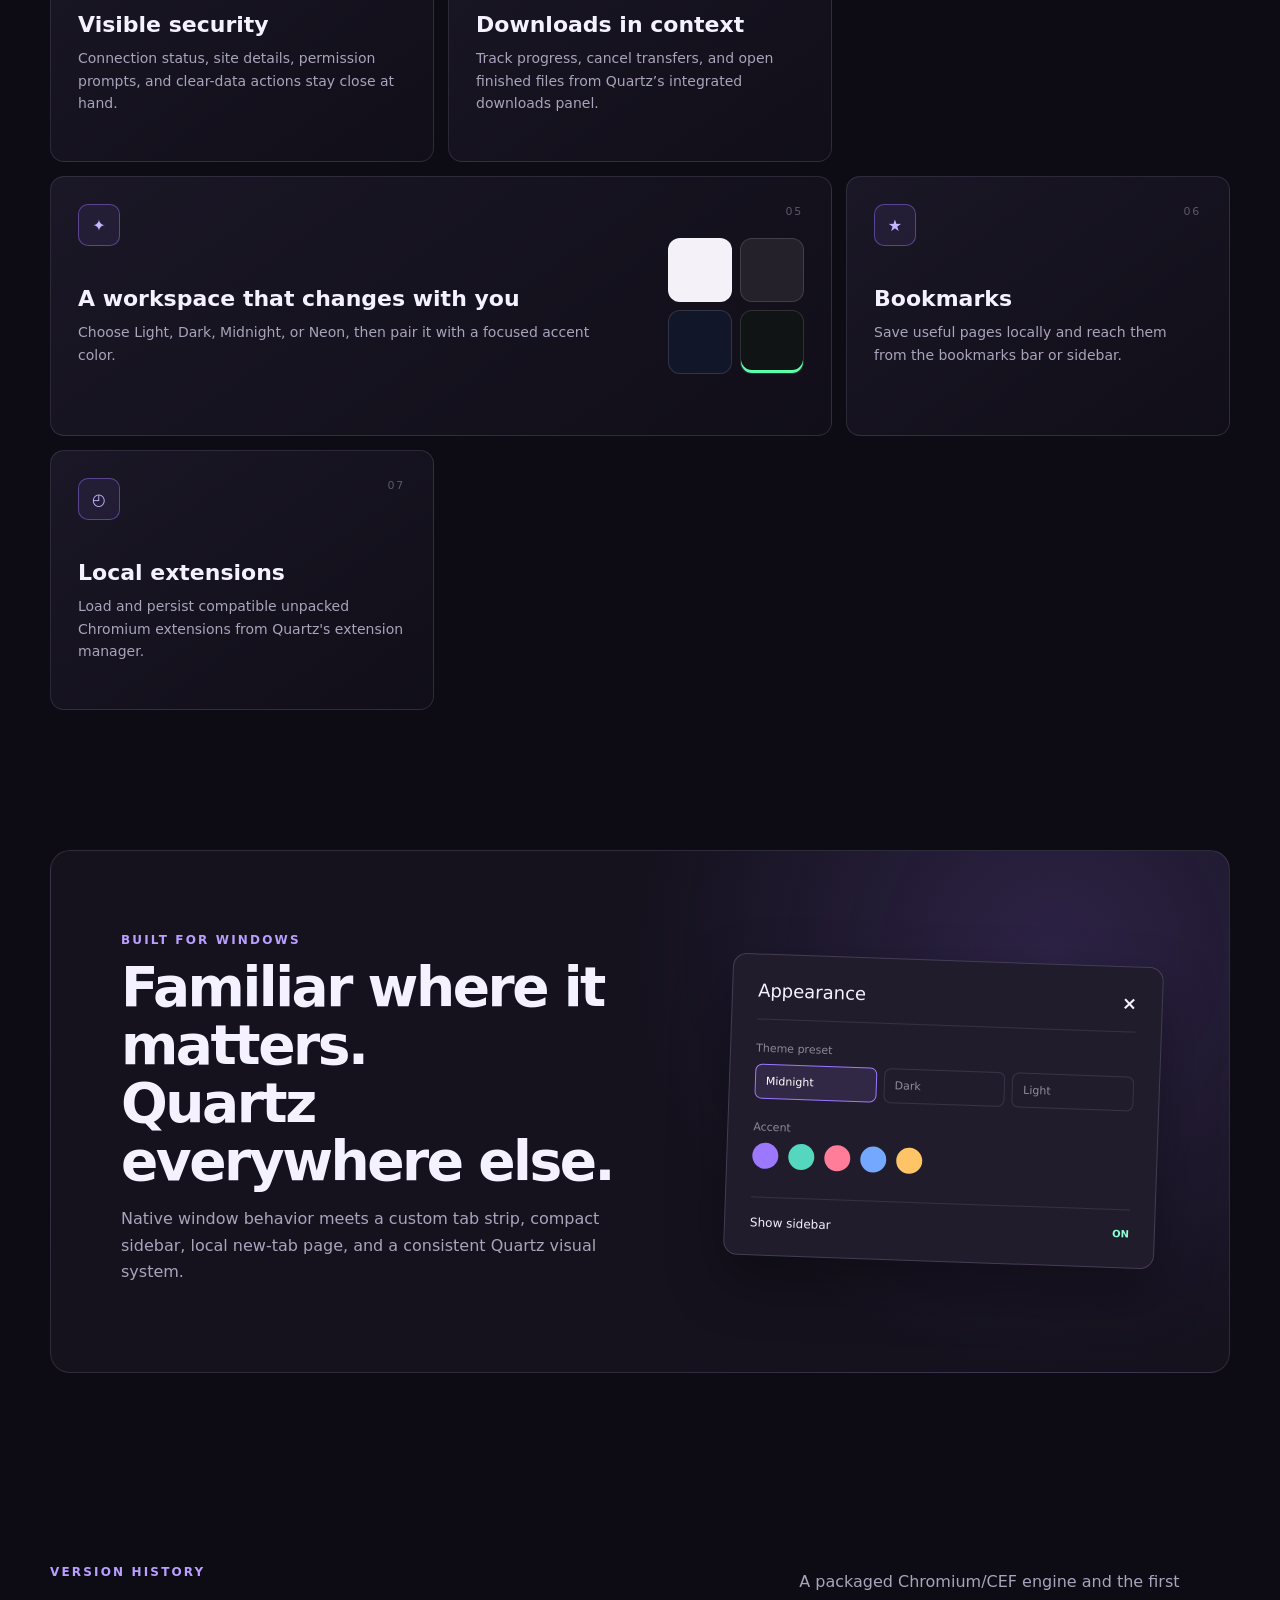
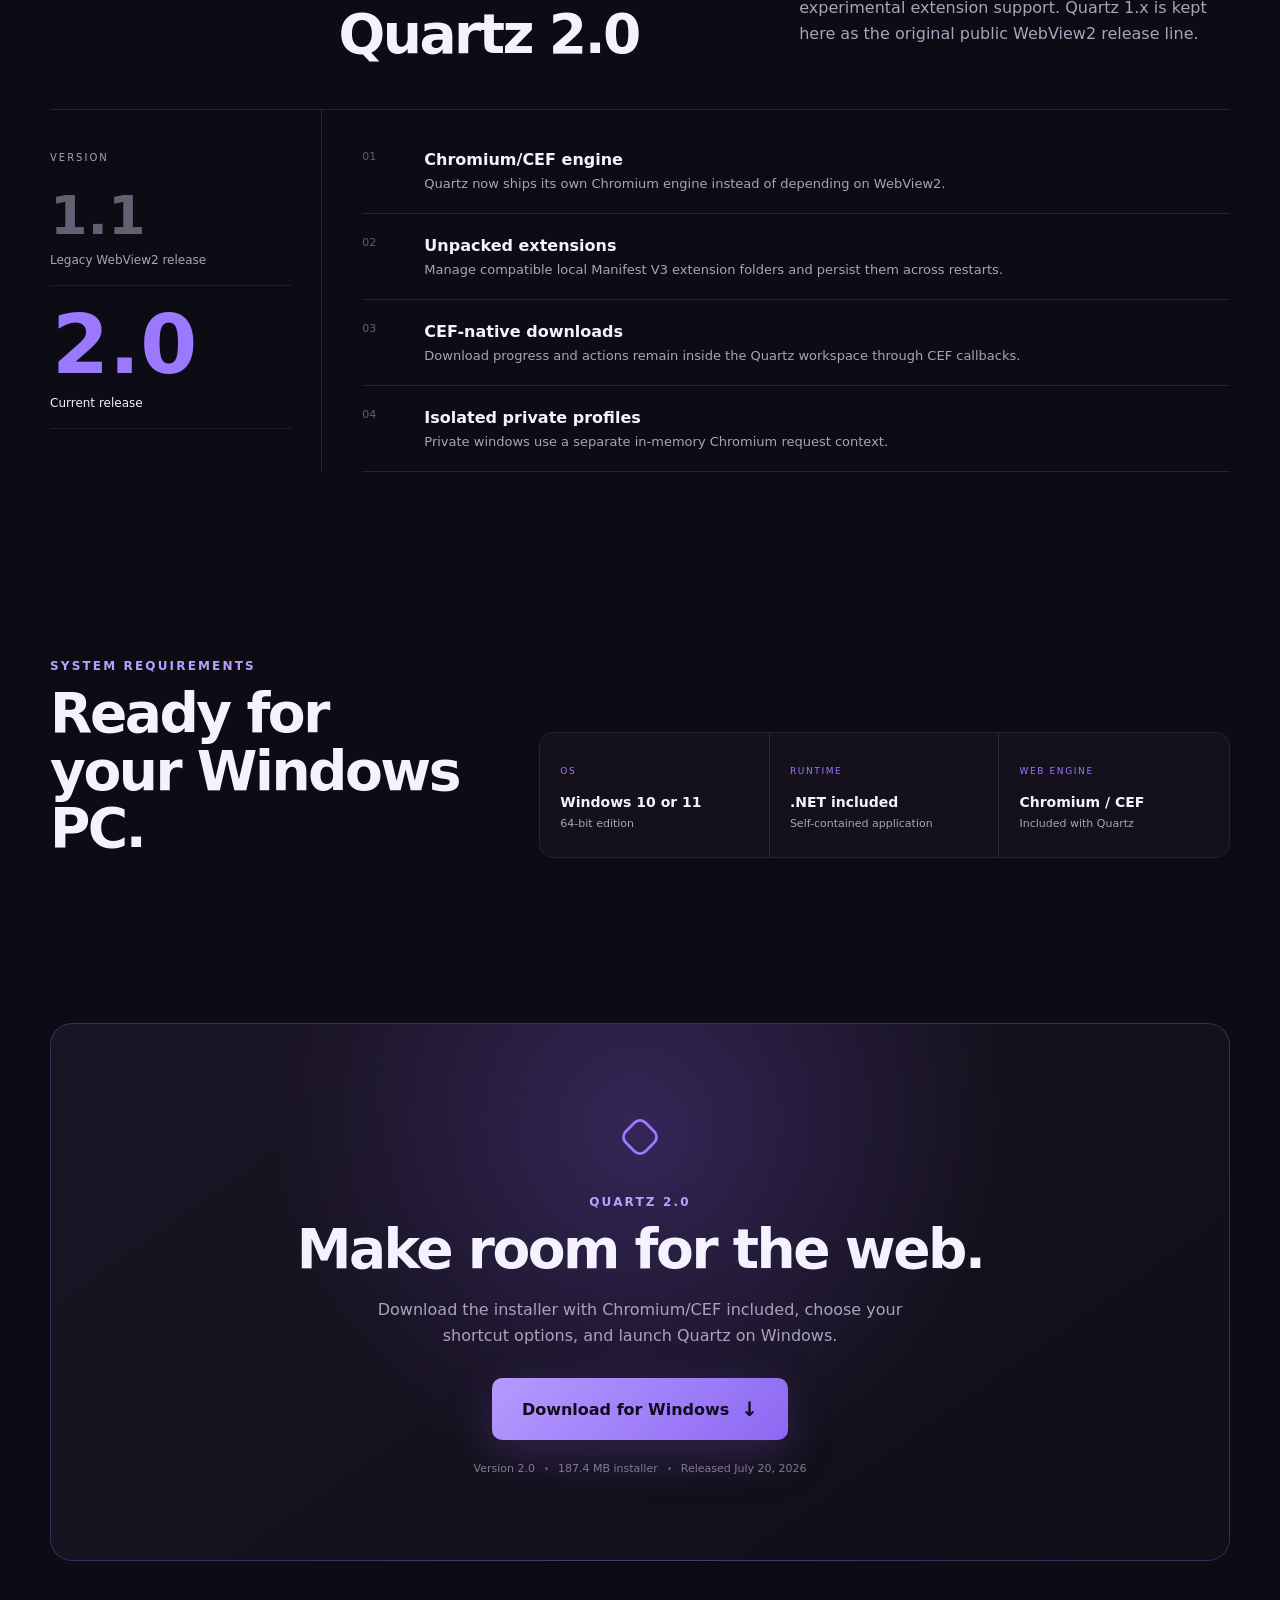
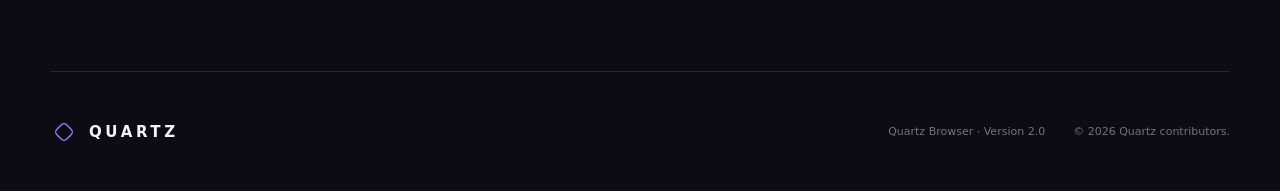
==== commit 635ff9f8: "Add website version selector" ====
--- a/website/index.html
+++ b/website/index.html
@@ -115,14 +115,32 @@
     </section>
 
     <section id="updates" class="updates section-shell">
-      <div class="section-heading compact"><p class="kicker">LATEST UPDATE</p><h2>Quartz 2.0</h2><p>A packaged Chromium/CEF engine and the first experimental extension support.</p></div>
+      <div class="section-heading compact"><p class="kicker">VERSION HISTORY</p><h2>Quartz 2.0</h2><p>A packaged Chromium/CEF engine and the first experimental extension support. Quartz 1.x is kept here as the original public WebView2 release line.</p></div>
       <div class="update-layout">
-        <div class="version-block"><span>VERSION</span><strong>2.0</strong><p>Current release</p></div>
-        <ul class="change-list">
+        <div class="version-block">
+          <span>VERSION</span>
+          <div class="version-picker" aria-label="Choose a Quartz version">
+            <button class="version-option" type="button" data-version="1">
+              <strong>1.1</strong>
+              <p>Legacy WebView2 release</p>
+            </button>
+            <button class="version-option active" type="button" data-version="2" data-current-version="true">
+              <strong>2.0</strong>
+              <p>Current release</p>
+            </button>
+          </div>
+        </div>
+        <ul class="change-list active" data-version-panel="2">
           <li><span>01</span><div><b>Chromium/CEF engine</b><p>Quartz now ships its own Chromium engine instead of depending on WebView2.</p></div></li>
           <li><span>02</span><div><b>Unpacked extensions</b><p>Manage compatible local Manifest V3 extension folders and persist them across restarts.</p></div></li>
           <li><span>03</span><div><b>CEF-native downloads</b><p>Download progress and actions remain inside the Quartz workspace through CEF callbacks.</p></div></li>
           <li><span>04</span><div><b>Isolated private profiles</b><p>Private windows use a separate in-memory Chromium request context.</p></div></li>
+        </ul>
+        <ul class="change-list" data-version-panel="1">
+          <li><span>01</span><div><b>First public installer</b><p>Quartz Version 1.1.0 introduced the first downloadable Windows installer for the browser.</p></div></li>
+          <li><span>02</span><div><b>WebView2 browser shell</b><p>The original release used Microsoft WebView2 with Chromium-based browsing, tabs, address/search, bookmarks, history, downloads, settings, and private mode.</p></div></li>
+          <li><span>03</span><div><b>Original Quartz basics</b><p>Version 1 included the first custom Quartz UI direction, theme support, site information, and permission prompts.</p></div></li>
+          <li><span>04</span><div><b>Archived release</b><p>Version 1 is kept for history while Version 2 is the recommended download. <a href="https://github.com/never-wet/quartz/releases/tag/v1.1.0">View the 1.1.0 release</a>.</p></div></li>
         </ul>
       </div>
     </section>
--- a/website/styles.css
+++ b/website/styles.css
@@ -85,7 +85,8 @@
 
 .showcase { padding: 70px 0; }.showcase-panel { min-height: 480px; padding: 70px; display: grid; grid-template-columns: 1.1fr .9fr; align-items: center; gap: 80px; overflow: hidden; border: 1px solid var(--line); border-radius: 20px; background: radial-gradient(circle at 85% 20%, rgba(121,87,195,.24), transparent 38%), #15121e; }.settings-preview { padding: 25px; border: 1px solid #453c54; border-radius: 14px; background: #211c2b; box-shadow: 0 24px 55px rgba(0,0,0,.35); transform: rotate(2deg); }.settings-title, .setting-line { display: flex; justify-content: space-between; }.settings-title { padding-bottom: 18px; border-bottom: 1px solid #393143; font-size: 18px; }.settings-preview > p { margin: 22px 0 9px; color: #8e879a; font-size: 11px; }.theme-row { display: grid; grid-template-columns: repeat(3,1fr); gap: 7px; }.theme-row span { padding: 10px; border: 1px solid #3a3347; border-radius: 7px; color: #928b9d; font-size: 11px; }.theme-row .chosen { border-color: var(--violet); color: white; background: rgba(156,120,255,.12); }.accent-row { display: flex; gap: 10px; }.accent-row i { width: 26px; height: 26px; border-radius: 50%; background: #9c78ff; }.accent-row i:nth-child(2) { background:#55d6be }.accent-row i:nth-child(3) { background:#ff7d98 }.accent-row i:nth-child(4) { background:#74a8ff }.accent-row i:nth-child(5) { background:#ffc465 }.setting-line { margin-top: 28px; padding-top: 18px; border-top: 1px solid #393143; font-size: 12px; }.setting-line b { color: var(--mint); font-size: 10px; }
 
-.updates { padding: 110px 0; }.section-heading.compact { grid-template-columns: .6fr 1fr 1fr; }.update-layout { display: grid; grid-template-columns: .6fr 2fr; border-top: 1px solid var(--line); }.version-block { padding: 36px 30px 0 0; border-right: 1px solid var(--line); }.version-block span { color: var(--muted); font-size: 10px; letter-spacing: .2em; }.version-block strong { display: block; margin-top: 6px; color: var(--violet); font-size: 82px; line-height: 1; }.version-block p { color: var(--muted); font-size: 12px; }.change-list { margin: 0; padding: 18px 0 0 40px; list-style: none; }.change-list li { display: grid; grid-template-columns: 44px 1fr; gap: 18px; padding: 22px 0; border-bottom: 1px solid var(--line); }.change-list li > span { color: #665e73; font-size: 11px; }.change-list b { font-size: 16px; }.change-list p { margin: 7px 0 0; color: var(--muted); font-size: 13px; }
+.updates { padding: 110px 0; }.section-heading.compact { grid-template-columns: .6fr 1fr 1fr; }.update-layout { display: grid; grid-template-columns: .6fr 2fr; border-top: 1px solid var(--line); }.version-block { max-height: 520px; padding: 36px 30px 0 0; overflow-y: auto; border-right: 1px solid var(--line); scrollbar-width: thin; scrollbar-color: rgba(156,120,255,.55) transparent; }.version-block > span { color: var(--muted); font-size: 10px; letter-spacing: .2em; }.version-picker { display: grid; gap: 18px; margin-top: 24px; padding-bottom: 24px; }.version-option { width: 100%; padding: 0 0 18px; text-align: left; color: var(--muted); border: 0; border-bottom: 1px solid rgba(213,204,255,.1); background: transparent; cursor: pointer; }.version-option strong { display: block; color: #665e73; font-size: 54px; line-height: 1; transition: color .2s ease, transform .2s ease; }.version-option p { margin: 10px 0 0; color: var(--muted); font-size: 12px; }.version-option.active strong { color: var(--violet); font-size: 82px; transform: translateX(2px); }.version-option.active p { color: var(--text); }.version-option:hover strong { color: #b99fff; }.change-list { display: none; margin: 0; padding: 18px 0 0 40px; list-style: none; }.change-list.active { display: block; }.change-list li { display: grid; grid-template-columns: 44px 1fr; gap: 18px; padding: 22px 0; border-bottom: 1px solid var(--line); }.change-list li > span { color: #665e73; font-size: 11px; }.change-list b { font-size: 16px; }.change-list p { margin: 7px 0 0; color: var(--muted); font-size: 13px; }
+.change-list a { color: #c7b5ff; font-weight: 700; text-decoration: underline; text-decoration-color: rgba(156,120,255,.45); text-underline-offset: 3px; }
 
 .requirements { padding: 65px 0 115px; display: grid; grid-template-columns: .85fr 1.4fr; gap: 70px; align-items: end; }.requirement-grid { display: grid; grid-template-columns: repeat(3,1fr); border: 1px solid var(--line); border-radius: 14px; overflow: hidden; }.requirement-grid article { padding: 26px 20px; border-right: 1px solid var(--line); background: rgba(24,20,34,.72); }.requirement-grid article:last-child { border: 0; }.requirement-grid span { color: var(--violet); font-size: 9px; letter-spacing: .18em; }.requirement-grid strong { display: block; margin-top: 16px; font-size: 14px; }.requirement-grid p { margin: 6px 0 0; color: var(--muted); font-size: 11px; line-height: 1.4; }
 
